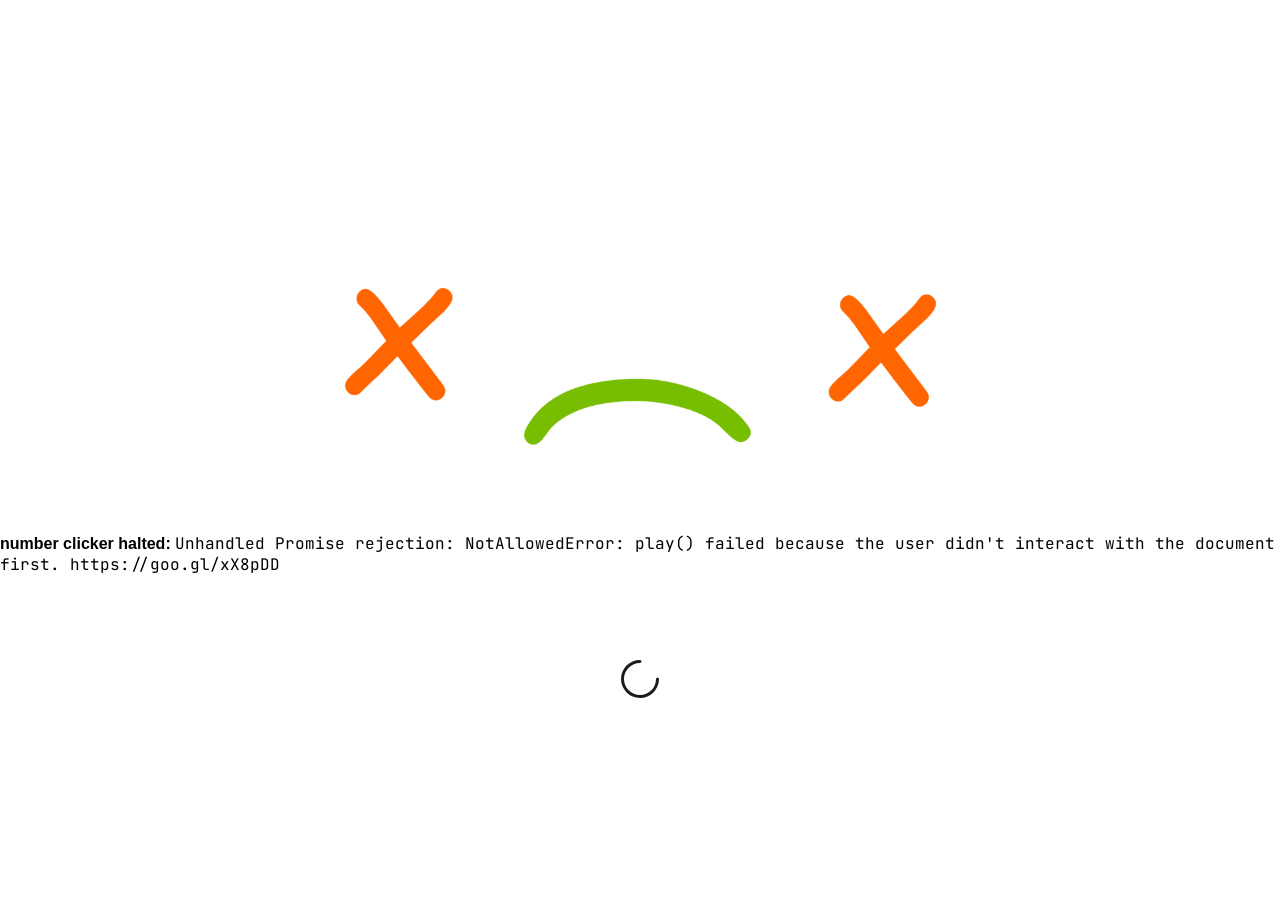
==== index.html @ 7712890c "better counterLines" ====
<!DOCTYPE html>
<html>
    <head>
        <meta name="viewport" content="width=device-width, initial-scale=1.0" user-scalable="no">
        <title>num.clicker</title>
        <link rel="icon" type="image/x-icon" href="images/main/favicon.png">
        <link rel="stylesheet" href="global.css">
        <script src="src/bootstrap.js"></script>
        <script src="src/data.js" defer></script>
        <script src="src/live.js" defer></script>
        <script src="src/player.js" defer></script>
        <script src="src/main.js" defer></script>
    </head>

    <!-- sfx -->
    <audio id="sfx_clickSound" src="audio/sfx/click.wav"></audio>
    <audio id="sfx_storeBellSound" src="audio/sfx/store-bell.mp3"></audio>
    <audio id="sfx_badAlertSound" src="audio/sfx/badalert.wav"></audio>
    <audio id="sfx_mujajaLaugh" src="audio/sfx/mujaja.mp3"></audio>
    <audio id="sfx_gunCock" src="audio/sfx/gun-cock.mp3"></audio>
    <audio id="sfx_clangSound" src="audio/sfx/clang.mp3"></audio>
    <audio id="sfx_diceThrow" src="audio/sfx/dice.mp3"></audio>
    <audio id="sfx_achSound" src="audio/sfx/ach.wav"></audio>
    <audio id="sfx_ohSnap" src="audio/sfx/ohsnap.wav"></audio>
    <audio id="sfx_knockou" src="audio/sfx/knockou.wav"></audio>
    <audio id="sfx_freepBeep" src="audio/sfx/freepbeep.wav"></audio>
    <audio id="sfx_sewing" src="audio/sfx/sewing.wav"></audio>
    <audio id="sfx_velcro" src="audio/sfx/velcro.wav"></audio>
    <audio id="sfx_boom" src="audio/sfx/boom.ogg"></audio>
    <audio id="sfx_whatHaveYouDone" src="audio/sfx/whathaveyoudone.wav"></audio>
    <audio id="sfx_keyboardy" src="audio/sfx/keyboardy.ogg"></audio>
    <audio id="sfx_feelingFunny" src="audio/sfx/feelingFunny.wav"></audio>
    <audio id="sfx_magick" src="audio/sfx/magick.mp3"></audio>
    <audio id="sfx_powenup" src="audio/sfx/powenup.wav"></audio>
    <audio id="sfx_syringe" src="audio/sfx/syringe.wav"></audio>
    <audio id="sfx_infoDing" src="audio/sfx/infoDing.wav"></audio>
    <audio id="sfx_menuSwitchy" src="audio/sfx/menuSwitchy.wav"></audio>
    <audio id="sfx_confirmyLialog" src="audio/sfx/confirmyLialog.wav"></audio>
    <audio id="sfx_svribble" src="audio/sfx/svribble.wav"></audio>
    <audio id="sfx_trash" src="audio/sfx/trash.wav"></audio>
    <audio id="sfx_compac" src="audio/sfx/compac.wav"></audio>
    <audio id="sfx_pillSpill" src="audio/sfx/pillSpill.wav"></audio>

    <body>
        <div class="pageGrid">

            <div class="menu" id="main_menu"></div>

            <div class="counterHolder">
                <div class="counterLines">
                    <div>
                        <!-- <a href="https://xleepree.pages.dev/projects">made by xleepree</a> //
                        <a href="https://github.com/Xleepree/number-clicker">repository</a><br> -->
                        <p><b>number clicker </b><span id="main_counterLinesVersion"></span></p>
                    </div>
                    <div>
                        <p><b>save slot </b><span id="main_saveSlotDisplay">0</span></p>
                    </div>
                </div>

                <div class="pointCounter" onclick="increasePoints()">
                    <div id="main_pointCounterGradient"></div>
                    <h1 id="main_points">0</h1>
                </div>

                <div class="counterLines">
                    <div>
                        <p><b>CPS</b> <span id="stat_cpsMeter">0</span></p>
                    </div>
                    <div>
                        <p><b>click power</b> <span id="stat_clickPowerDisplay">1 point</span></p>
                    </div>
                </div>
            </div>

            <div class="store">
                <h1>upgrades store</h1>

                <div class="upgradeDiv" id="stritem_steroids" onclick="injectSteroids()">
                    <img class="upgradeImg" src="images/upgrades/steroids.png">
                    <h2>steroids</h2>
                    <p>feel the burn<br>
                    it hurts</p>
                    <p>+1 click power</p>
                    <p><small id="stritem_steroidsPrice">100 points</small></p>
                </div>

                <div class="upgradeDiv" id="stritem_fentanyl" onclick="uhOhFent()">
                    <img class="upgradeImg" src="images/upgrades/fentanyl.png">
                    <h2>fentanyl</h2>
                    <p>oh my god no<br>
                    why</p>
                    <p>x2 click power</p>
                    <p><small id="stritem_fentanylPrice">500 points</small></p>
                </div>

                <div class="upgradeDiv" id="stritem_helperman" onclick="helperman()">
                    <img class="upgradeImg" src="images/upgrades/helperman.png" id="stritem_helpermanImg">
                    <h2>helper man</h2>
                    <p>helper man helps you with the clickies<br>
                    it's voluntary, i think<br>
                    <br>
                    gives you 15 points per second</p>
                    <p><small>500 points</small></p>
                </div>

                <div class="upgradeDiv" id="stritem_sunglasses" onclick="sunglasses()">
                    <img class="upgradeImg" src="images/upgrades/sunglasses.png">
                    <h2>sunglasses</h2>
                    <p>these sunglasses give you so much aura they give you points<br>
                    sick shades bro<br>
                    <br>
                    gives you 37 points per second <small>hehehehehehe 37</small></p>
                    <p><small>1,350 points</small></p>
                </div>

                <div class="upgradeDiv" id="stritem_sweatshopWorker" onclick="sweatshopWorker()">
                    <img class="upgradeImg" src="images/upgrades/sweatshopworker.png">
                    <h2>sweatshop worker</h2>
                    <p>straight from the shein sweatshop ready to work<br>
                    <br>
                    gives you 99 points per second</p>
                    <p><small>2,500 points</small></p>
                </div>

                <div class="upgradeDiv" id="stritem_fedora" onclick="purchaseFedora()">
                    <img class="upgradeImg" src="images/upgrades/hat.png">
                    <h2>magical fedora</h2>
                    <p>this magical hat will bring points to you!<br>
                    <br>
                    gives you 135 points per second</p>
                    <p><small>5,000 points</small></p>
                </div>

                <div class="upgradeDiv" id="stritem_warjammer" onclick="warjammer()">
                    <img class="upgradeImg" src="images/upgrades/warjammer.png">
                    <h2>warjammer</h2>
                    <p>jammer of war<br>
                    ignore the strawberry ...jam <small>HAH</small><br>
                    <br>
                    gives you 245 points per second</p>
                    <p><small>15,000 points</small></p>
                </div>

                <div class="upgradeDiv" id="stritem_vrooman" onclick="vroomingMan()">
                    <img class="upgradeImg" src="images/upgrades/vrooman.png">
                    <h2>vrooman</h2>
                    <p>My name is vrooman<br>
                    I vroom<br>
                    <br>
                    gives you 440 points per second</p>
                    <p><small>60,000 points</small></p>
                </div>

                <div class="upgradeDiv" id="stritem_dealer" onclick="dealer()">
                    <img class="upgradeImg" src="images/upgrades/dealer.png">
                    <h2>the dealer</h2>
                    <p>he's got points, just come closer<br>
                    <br>
                    gives you 870 points per second</p>
                    <p><small>300,000 points</small></p>
                </div>

                <div class="upgradeDiv" id="stritem_elmaspet" onclick="elmaspet()">
                    <img class="upgradeImg" src="images/upgrades/elmaspet.png">
                    <h2>elmaspet</h2>
                    <p>"my esophagus is not placed correctly"<br>
                    fast fingers fable, miller miner minor, big bandit bob<br>
                    the whole gang<br>
                    <br>
                    gives you 1969 points per second</p>
                    <p><small>1,000,000 points</small></p>
                </div>

                <div class="upgradeDiv" id="stritem_taxevaiden" onclick="tacksEVadion()">
                    <img class="upgradeImg" src="images/upgrades/taxevaiden.png">
                    <h2>Tax E. Vaiden</h2>
                    <p><span style="font-family: 'JetBrains Mono', monospace">
                        for (let i = 0; i < 200000; i++) {<br>
                            increasePoints();<br>
                        }
                    </span><br>
                    <br>
                    gives you 2936 points per second</p>
                    <p><small>2,000,000 points</small></p>
                </div>

                <div class="upgradeDiv" id="stritem_masterClicker" onclick="initiateMasterClicker()">
                    <img class="upgradeImg" src="images/upgrades/masterclicker.png">
                    <h2>master clicker</h2>
                    <p>a very good autoclicker that will bring you several thousand points<br>
                    <br>
                    gives you 10,001 points per second</p>
                    <p><small>10,000,000 points</small></p>
                </div>

                <div class="upgradeDiv" id="stritem_timmy" onclick="timmy()">
                    <img class="upgradeImg" src="images/upgrades/timmy.png">
                    <h2>timmy</h2>
                    <p>get millions of points with your best friend, Timmy the Eldritch Being!<br>
                    Slaughter.<br>
                    <br>
                    gives you 600,000 points per second</p>
                    <p><small>600,000,000 points</small></p>
                </div>

                <div class="upgradeDiv" id="stritem_cursorCrack" onclick="mmmCrack()">
                    <img class="upgradeImg" src="images/upgrades/cursorCrack.png">
                    <h2>cursor crack</h2>
                    <p>mmm GAAHAHAHAHAAH I neeD it.<br>
                    <br>
                    multiplies your click power by a random integer for 5 seconds</p>
                    <p><small id="stritem_cursorCrackPrice">50 points</small></p>
                </div>

                <div class="upgradeDiv" id="stritem_gambling" onclick="beIrresponsible()">
                    <img class="upgradeImg" src="images/upgrades/gambling.png">
                    <h2>gambling</h2>
                    <p>when in doubt, gamble! Absolutely nothing could go wrong.<br>
                    <small>Gamble responsibly.</small><br>
                    <br>
                    get up to quadruple the amount of points you have!</p>
                    <p><small id="stritem_gamblingPrice">150 points</small></p>
                </div>

                <div class="upgradeDiv" id="stritem_extremeGambling" onclick="beMoreIrresponsible()">
                    <img class="upgradeImg" src="images/upgrades/extremeGambling.png">
                    <h2>extreme gambling</h2>
                    <p>it's high stakes in this casino. are you going to make that deal?<br>
                    <small>Do it, you chicken</small><br>
                    <br>
                    get up to 20x the amount of points you have! <b>Or lose it all.</b></p>
                    <p><small id="stritem_extremeGamblingPrice">250 points</small></p>
                </div>
            </div>

        </div>
    </body>
</html>
---- global.css ----
@import url('https://fonts.googleapis.com/css2?family=JetBrains+Mono:ital,wght@0,100..800;1,100..800&display=swap');
* {
    font-family: Arial, Helvetica, sans-serif;
}

/* theme */
:root {
    --bg-color: white;
    --bg-color-opposite: black;
    --bg-color-accent: rgb(194, 194, 194);
    --border-color: black;
    --border-color-opposite: rgb(255, 255, 255);
    --container-hover: antiquewhite;
    --upgrade-active: lightgray;
}

.darkTheme {
    --bg-color: black;
    --bg-color-opposite: white;
    --bg-color-accent: rgb(48, 48, 48);
    --border-color: white;
    --border-color-opposite: black;
    --container-hover: rgb(41, 38, 35);
    --upgrade-active: rgb(34, 34, 34);
}

/* point counter */
.counterHolder {
    display: grid;
    gap: var(--border-color) 2px;
    grid-template-rows: 10vh 80vh 10vh;
}

.counterLines {
    border: solid var(--border-color) 2px;
    display: grid;
    grid-template-columns: 1fr 1fr;
    overflow-y: hidden;
    background-color: var(--bg-color);
}

.counterLines > div {
    color: var(--border-color);
    display: flex;
    align-items: center;
    justify-content: center;
    border: solid rgb(126, 126, 126) 2px;
}

.pointCounter {
    position: relative;
    display: flex;
    justify-content: center;
    align-items: center;
    user-select: none;
    -ms-user-select: none;
    -webkit-user-select: none;
    border: solid var(--border-color) 2px;
    font-size: 3vw;
    transition: border 1s;
    overflow: hidden;
}

#main_pointCounterGradient {
    position: absolute;
    width: 100vw;
    height: 100vw;
    background: conic-gradient(#fff227, #fff8e7, #84adff, #3e7fff, rgb(255, 104, 3), orange, #fff227);
    animation: backgroundSpin 8s linear infinite;
    z-index: -10;
}

#main_points {
    text-shadow:
        -4px -4px 0 #fff,
        4px -4px 0 #fff,
        -4px  4px 0 #fff,
        4px  4px 0 #fff;
}

.pointCounter:hover {
    border: var(--border-color-opposite) 20px solid;
}

.pointCounter:active {
    border: var(--border-color) 20px solid;
}

/* div/containers */
/* page */
.pageGrid {
    position: fixed;
    left: 0;
    top: 0;
    margin: 0 auto;
    display: grid;
    gap: 2px var(--border-color);
    grid-template-columns: 1fr 1fr 1fr;
    height: 100%;
    width: 100%;
}
.menu {
    text-align: center;
    background-color:  var(--bg-color);
    overflow: scroll;
    border: solid var(--border-color) 2px;
    padding: 1em;
    color: var(--border-color);
}
.store {
    text-align: center;
    background-color:  var(--bg-color);
    overflow: scroll;
    border: solid var(--border-color) 2px;
    padding: 1em;
    color: var(--border-color);
}
.upgradeDiv {
    margin: 0 auto 1em auto;
    padding: 0.5em;
    width: 96%;
    border: 2px var(--border-color) solid;
    transition: background-color 0.4s;
    text-align: left;
    overflow: hidden;
    color: var(--border-color);
    background-color: var(--bg-color);
    box-shadow: 6px 6px 5px var(--bg-color-opposite);
}
.upgradeDiv:active {
    background-color: var(--upgrade-active);
}
.upgradeDiv:hover {
    background-color: var(--container-hover);
}
.achievementImg {
    height: 35%;
    width: 35%;
    position: absolute;
    top: 1em;
    right: 1em;
}
/* scrbox */
#scrbox_alertBox {
    height: 17vh;
    width: 17vw;
    background-color: var(--bg-color-opposite);
    border: 2px var(--border-color-opposite) solid;
    box-shadow: 6px 6px 5px var(--bg-color);
    text-align: left;
    animation: fadeInBody 0.2s;
    color: var(--border-color-opposite);
    opacity: 0;
    position: fixed;
    top: 3em;
    right: 3em;
    display: none;
    padding: 1em;
}
#scrbox_confirmBox {
    height: 19vh;
    width: 19vw;
    background-color: var(--bg-color-opposite);
    border: 2px var(--border-color-opposite) solid;
    box-shadow: 6px 6px 5px var(--bg-color);
    text-align: left;
    animation: fadeInBody 0.2s;
    color: var(--border-color-opposite);
    opacity: 0;
    position: fixed;
    top: 50%;
    left: 50%;
    transform: translate(-50%, -50%);
    display: none;
    padding: 1em;
}
#scrbox_infoBox {
    height: 70vh;
    width: 70vw;
    background-color: var(--bg-color-opposite);
    border: 2px var(--border-color-opposite) solid;
    box-shadow: 6px 6px 5px var(--bg-color);
    text-align: left;
    animation: fadeInBody 0.2s;
    color: var(--border-color-opposite);
    opacity: 0;
    position: fixed;
    top: 50%;
    left: 50%;
    transform: translate(-50%, -50%);
    display: none;
    padding: 1em;
}
#scrbox_achBox {
    height: 27vh;
    width: 27vw;
    background-color: var(--bg-color-opposite);
    border: 2px var(--border-color-opposite) solid;
    box-shadow: 6px 6px 5px var(--bg-color);
    text-align: left;
    animation: fadeInBody 0.4s;
    color: var(--border-color-opposite);
    opacity: 0;
    position: fixed;
    bottom: 3em;
    right: 3em;
    display: none;
    padding: 1em;
}
#scrbox_notifBox {
    height: 10vh;
    width: 30vw;
    background-color: var(--bg-color-opposite);
    border: 2px var(--border-color-opposite) solid;
    box-shadow: 6px 6px 5px var(--bg-color);
    text-align: center;
    animation: fadeInBody 0.4s;
    color: var(--border-color-opposite);
    opacity: 0;
    position: fixed;
    top: 0;
    left: 0;
    display: none;
    padding: 1em;
}
.alertBoxOK {
    position: absolute;
    right: 1em;
    bottom: 1em;
}
.confirmOptions {
    position: absolute;
    left: 0;
    bottom: 1em;
    width: 100%;
    text-align: center;
}

/* menu */
.menuPage {
    animation: fadeInBody ease-in-out 0.5s;
}
.menuPage > div:hover {
    border: 2px var(--border-color-opposite) dashed;
}
.menuPage > div {
    margin: 0 auto 1em auto;
    padding: 0.5em;
    width: 96%;
    border: 2px var(--border-color) dashed;
    text-align: left;
    overflow: hidden;
    color: var(--border-color);
    transition: border 0.4s;
}
.menuPageDivHeader {
    max-width: 100%;
    text-align: center;
    border: 2px var(--border-color) dotted;
    margin: 0 auto 7px auto;
    padding: 0.5em;
}
.saveslotsContainer {
    max-width: 100%;
    transition: background-color 0.4s;
    display: grid;
    grid-template-columns: 1fr 1fr;
    grid-template-rows: 1fr 1fr;
    gap: 7px;
}
.saveslotsContainer > div {
    border: 2px var(--border-color) solid;
    padding: 0.5em;
    color: var(--border-color);
    box-shadow: 1.5px 1.5px 1.25px var(--bg-color-opposite);
    background-color: var(--bg-color);
}

/* achievements tabley stuffs */
.achsContainer {
    max-width: 100%;
    transition: background-color 0.4s;
    display: grid;
    grid-template-columns: 1fr;
    grid-template-rows: 1fr;
    gap: 7px;
}
.achsContainer > div {
    border: 2px var(--border-color) solid;
    padding: 0.5em;
    color: var(--border-color);
    box-shadow: 1.5px 1.5px 1.25px var(--bg-color-opposite);
    background-color: var(--bg-color);
}

/* splash screen */
#main_splashScreen {
    position: fixed;
    top: 0;
    left: 0;
    width: 100vw;
    height: 100vh;
    background: black;
    transition: opacity 0.5s ease-in-out;
    z-index: 9999;
    display: flex;
    opacity: 1;
    align-items: center;
    justify-content: center;
    flex-direction: column;
}
#main_splashScreen.invisible {
    opacity: 0;
}
#main_splashScreenLogo {
    width: 20em;
}
#main_splashScreenLoading {
    width: 3em;
    animation: backgroundSpin 1s linear infinite;
}

/* links, buttons, inputs, etc. */
a:link {
    color: rgb(68, 171, 255);
    text-decoration: none;
    transition: font-size 0.2s;
}
a:visited {
    color: rgb(68, 171, 255);
    text-decoration: none;
}
a:hover {
    color: rgb(0, 119, 255);
    font-weight: bold;
    text-decoration: underline;
    font-size: 110%;
}
a:active {
    color: rgb(0, 119, 255);
    font-weight: bold;
    text-decoration: none;
}
button {
    margin: 2px;
    border-radius: 15px;
    color: var(--border-color);
    transition: color 0.5s, border 0.5s, background-color 0.5s;
    border: var(--border-color) solid 2px;
    background-color: var(--bg-color);
}
button:hover {
    color: var(--border-color-opposite);
    border: var(--border-color-opposite) solid 2px;
    border-radius: 15px;
    background-color: var(--bg-color-opposite);
}
input[type=range] {
    border-radius: 15px;
    background-color: var(--bg-color);
    outline: var(--border-color) solid 2px;
    -webkit-appearance: none;
    appearance: none;
}
input[type=range]::-webkit-slider-thumb {
    width: 18px;
    height: 18px;
    border-radius: 15px;
    background: var(--border-color);
    outline: var(--border-color) solid 2px;
    cursor: pointer;
    transition: background 0.3s;
    -webkit-appearance: none;
    appearance: none;
}
input[type=range]::-webkit-slider-thumb:hover {
    background: var(--bg-color);
}

/* menu options */
.menuButtons > button {
    width: 7.5em;
    color: var(--border-color-opposite);
    border: var(--border-color-opposite) solid 2px;
    background-color: var(--border-color);
}
.menuButtons > button:hover {
    color: var(--border-color);
    background-color: var(--bg-color);
    border: var(--border-color) solid 2px;
}

/* img */
.indicatorImg {
    width: 10vw;
    margin-top: -1em;
}

.pageIndicatorImg {
    width: 30%;
}

.logoImg {
    width: 80%;
}

.upgradeImg {
    width: 10vw;
    float: right;
    position: relative;
    left: 3em;
}

.framedImg {
    border: var(--border-color) solid 2px;
    width: 96%;
    margin: 0 auto 1em auto;
    box-shadow: 6px 6px 5px var(--bg-color-opposite);
}

/* scrollbar */
::-webkit-scrollbar {
    height: 8px;
}

::-webkit-scrollbar-track {
    background-color: var(--bg-color);
}

::-webkit-scrollbar-thumb {
    background-image: linear-gradient(var(--bg-color-opposite), grey);
    box-shadow: 6px 6px 5px var(--bg-color-opposite);
}

/* anim */
@keyframes fadeInBody {
    from { opacity: 0; }
    to { opacity: 1; }
}

@keyframes fadeOutBody {
    from { opacity: 1; }
    to { opacity: 0; }
}

@keyframes pop {
    0%   { transform: scale(1); }
    50%  { transform: scale(1.25); }
    100% { transform: scale(1); }
}

.pop {
    animation: pop 0.2s;
}

@keyframes fadeInOut {
    0%   { opacity: 1; }
    40%  { opacity: 0; }
    60%  { opacity: 0; }
    100% { opacity: 1; }
}

.fadeInOut {
    animation: fadeInOut 0.5s;
}

@keyframes backgroundSpin { /* for point counter gradient */
    from {
        transform: rotate(0deg);
    }
    to {
        transform: rotate(360deg);
    }
}

/* other */
.body {
    animation: fadeInBody ease-in-out 0.5s;
    transition: filter 0.5s ease-in-out;
}
#main_cursorCrackEffectsOverlay {
    position: fixed;
    top: 0;
    left: 0;
    width: 100vw;
    height: 100vh;
    background: white;
    pointer-events: none;
    mix-blend-mode: difference;
    opacity: 0;
    transition: opacity 0.5s ease-in-out;
    z-index: 9999;
}
#menu_homeVersion {
    margin-bottom: 0.1em;
}
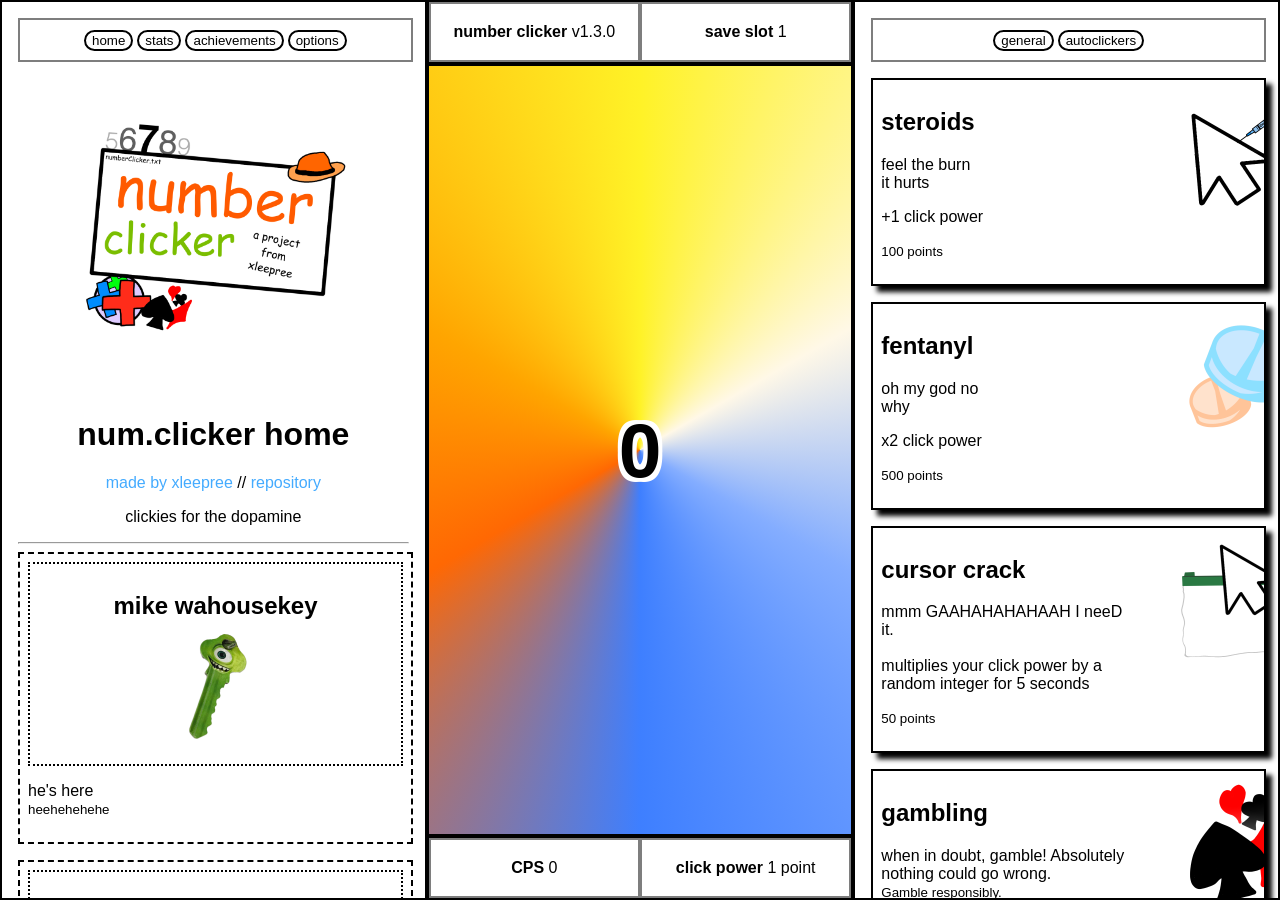
==== commit 7d6e68e9: "i'm jasck basck" ====
--- a/index.html
+++ b/index.html
@@ -5,52 +5,26 @@
         <title>num.clicker</title>
         <link rel="icon" type="image/x-icon" href="images/main/favicon.png">
         <link rel="stylesheet" href="global.css">
-        <script src="src/bootstrap.js"></script>
+
+        <script src="src/core.js"></script>
         <script src="src/data.js" defer></script>
-        <script src="src/live.js" defer></script>
         <script src="src/player.js" defer></script>
-        <script src="src/main.js" defer></script>
+        <script src="src/points.js" defer></script>
+        <script src="src/multimedia.js" defer></script>
+        <script src="src/ui.js" defer></script>
+        <script src="src/upgrades.js" defer></script>
+        <script src="src/ach.js" defer></script>
+        <script src="src/bootstrap.js" defer></script>
     </head>
-
-    <!-- sfx -->
-    <audio id="sfx_clickSound" src="audio/sfx/click.wav"></audio>
-    <audio id="sfx_storeBellSound" src="audio/sfx/store-bell.mp3"></audio>
-    <audio id="sfx_badAlertSound" src="audio/sfx/badalert.wav"></audio>
-    <audio id="sfx_mujajaLaugh" src="audio/sfx/mujaja.mp3"></audio>
-    <audio id="sfx_gunCock" src="audio/sfx/gun-cock.mp3"></audio>
-    <audio id="sfx_clangSound" src="audio/sfx/clang.mp3"></audio>
-    <audio id="sfx_diceThrow" src="audio/sfx/dice.mp3"></audio>
-    <audio id="sfx_achSound" src="audio/sfx/ach.wav"></audio>
-    <audio id="sfx_ohSnap" src="audio/sfx/ohsnap.wav"></audio>
-    <audio id="sfx_knockou" src="audio/sfx/knockou.wav"></audio>
-    <audio id="sfx_freepBeep" src="audio/sfx/freepbeep.wav"></audio>
-    <audio id="sfx_sewing" src="audio/sfx/sewing.wav"></audio>
-    <audio id="sfx_velcro" src="audio/sfx/velcro.wav"></audio>
-    <audio id="sfx_boom" src="audio/sfx/boom.ogg"></audio>
-    <audio id="sfx_whatHaveYouDone" src="audio/sfx/whathaveyoudone.wav"></audio>
-    <audio id="sfx_keyboardy" src="audio/sfx/keyboardy.ogg"></audio>
-    <audio id="sfx_feelingFunny" src="audio/sfx/feelingFunny.wav"></audio>
-    <audio id="sfx_magick" src="audio/sfx/magick.mp3"></audio>
-    <audio id="sfx_powenup" src="audio/sfx/powenup.wav"></audio>
-    <audio id="sfx_syringe" src="audio/sfx/syringe.wav"></audio>
-    <audio id="sfx_infoDing" src="audio/sfx/infoDing.wav"></audio>
-    <audio id="sfx_menuSwitchy" src="audio/sfx/menuSwitchy.wav"></audio>
-    <audio id="sfx_confirmyLialog" src="audio/sfx/confirmyLialog.wav"></audio>
-    <audio id="sfx_svribble" src="audio/sfx/svribble.wav"></audio>
-    <audio id="sfx_trash" src="audio/sfx/trash.wav"></audio>
-    <audio id="sfx_compac" src="audio/sfx/compac.wav"></audio>
-    <audio id="sfx_pillSpill" src="audio/sfx/pillSpill.wav"></audio>
 
     <body>
         <div class="pageGrid">
 
-            <div class="menu" id="main_menu"></div>
+            <div id="main_menu"></div>
 
             <div class="counterHolder">
                 <div class="counterLines">
                     <div>
-                        <!-- <a href="https://xleepree.pages.dev/projects">made by xleepree</a> //
-                        <a href="https://github.com/Xleepree/number-clicker">repository</a><br> -->
                         <p><b>number clicker </b><span id="main_counterLinesVersion"></span></p>
                     </div>
                     <div>
@@ -58,7 +32,7 @@
                     </div>
                 </div>
 
-                <div class="pointCounter" onclick="increasePoints()">
+                <div class="pointCounter" onclick="NC.Points.increasePoints()">
                     <div id="main_pointCounterGradient"></div>
                     <h1 id="main_points">0</h1>
                 </div>
@@ -73,167 +47,9 @@
                 </div>
             </div>
 
-            <div class="store">
-                <h1>upgrades store</h1>
-
-                <div class="upgradeDiv" id="stritem_steroids" onclick="injectSteroids()">
-                    <img class="upgradeImg" src="images/upgrades/steroids.png">
-                    <h2>steroids</h2>
-                    <p>feel the burn<br>
-                    it hurts</p>
-                    <p>+1 click power</p>
-                    <p><small id="stritem_steroidsPrice">100 points</small></p>
-                </div>
-
-                <div class="upgradeDiv" id="stritem_fentanyl" onclick="uhOhFent()">
-                    <img class="upgradeImg" src="images/upgrades/fentanyl.png">
-                    <h2>fentanyl</h2>
-                    <p>oh my god no<br>
-                    why</p>
-                    <p>x2 click power</p>
-                    <p><small id="stritem_fentanylPrice">500 points</small></p>
-                </div>
-
-                <div class="upgradeDiv" id="stritem_helperman" onclick="helperman()">
-                    <img class="upgradeImg" src="images/upgrades/helperman.png" id="stritem_helpermanImg">
-                    <h2>helper man</h2>
-                    <p>helper man helps you with the clickies<br>
-                    it's voluntary, i think<br>
-                    <br>
-                    gives you 15 points per second</p>
-                    <p><small>500 points</small></p>
-                </div>
-
-                <div class="upgradeDiv" id="stritem_sunglasses" onclick="sunglasses()">
-                    <img class="upgradeImg" src="images/upgrades/sunglasses.png">
-                    <h2>sunglasses</h2>
-                    <p>these sunglasses give you so much aura they give you points<br>
-                    sick shades bro<br>
-                    <br>
-                    gives you 37 points per second <small>hehehehehehe 37</small></p>
-                    <p><small>1,350 points</small></p>
-                </div>
-
-                <div class="upgradeDiv" id="stritem_sweatshopWorker" onclick="sweatshopWorker()">
-                    <img class="upgradeImg" src="images/upgrades/sweatshopworker.png">
-                    <h2>sweatshop worker</h2>
-                    <p>straight from the shein sweatshop ready to work<br>
-                    <br>
-                    gives you 99 points per second</p>
-                    <p><small>2,500 points</small></p>
-                </div>
-
-                <div class="upgradeDiv" id="stritem_fedora" onclick="purchaseFedora()">
-                    <img class="upgradeImg" src="images/upgrades/hat.png">
-                    <h2>magical fedora</h2>
-                    <p>this magical hat will bring points to you!<br>
-                    <br>
-                    gives you 135 points per second</p>
-                    <p><small>5,000 points</small></p>
-                </div>
-
-                <div class="upgradeDiv" id="stritem_warjammer" onclick="warjammer()">
-                    <img class="upgradeImg" src="images/upgrades/warjammer.png">
-                    <h2>warjammer</h2>
-                    <p>jammer of war<br>
-                    ignore the strawberry ...jam <small>HAH</small><br>
-                    <br>
-                    gives you 245 points per second</p>
-                    <p><small>15,000 points</small></p>
-                </div>
-
-                <div class="upgradeDiv" id="stritem_vrooman" onclick="vroomingMan()">
-                    <img class="upgradeImg" src="images/upgrades/vrooman.png">
-                    <h2>vrooman</h2>
-                    <p>My name is vrooman<br>
-                    I vroom<br>
-                    <br>
-                    gives you 440 points per second</p>
-                    <p><small>60,000 points</small></p>
-                </div>
-
-                <div class="upgradeDiv" id="stritem_dealer" onclick="dealer()">
-                    <img class="upgradeImg" src="images/upgrades/dealer.png">
-                    <h2>the dealer</h2>
-                    <p>he's got points, just come closer<br>
-                    <br>
-                    gives you 870 points per second</p>
-                    <p><small>300,000 points</small></p>
-                </div>
-
-                <div class="upgradeDiv" id="stritem_elmaspet" onclick="elmaspet()">
-                    <img class="upgradeImg" src="images/upgrades/elmaspet.png">
-                    <h2>elmaspet</h2>
-                    <p>"my esophagus is not placed correctly"<br>
-                    fast fingers fable, miller miner minor, big bandit bob<br>
-                    the whole gang<br>
-                    <br>
-                    gives you 1969 points per second</p>
-                    <p><small>1,000,000 points</small></p>
-                </div>
-
-                <div class="upgradeDiv" id="stritem_taxevaiden" onclick="tacksEVadion()">
-                    <img class="upgradeImg" src="images/upgrades/taxevaiden.png">
-                    <h2>Tax E. Vaiden</h2>
-                    <p><span style="font-family: 'JetBrains Mono', monospace">
-                        for (let i = 0; i < 200000; i++) {<br>
-                            increasePoints();<br>
-                        }
-                    </span><br>
-                    <br>
-                    gives you 2936 points per second</p>
-                    <p><small>2,000,000 points</small></p>
-                </div>
-
-                <div class="upgradeDiv" id="stritem_masterClicker" onclick="initiateMasterClicker()">
-                    <img class="upgradeImg" src="images/upgrades/masterclicker.png">
-                    <h2>master clicker</h2>
-                    <p>a very good autoclicker that will bring you several thousand points<br>
-                    <br>
-                    gives you 10,001 points per second</p>
-                    <p><small>10,000,000 points</small></p>
-                </div>
-
-                <div class="upgradeDiv" id="stritem_timmy" onclick="timmy()">
-                    <img class="upgradeImg" src="images/upgrades/timmy.png">
-                    <h2>timmy</h2>
-                    <p>get millions of points with your best friend, Timmy the Eldritch Being!<br>
-                    Slaughter.<br>
-                    <br>
-                    gives you 600,000 points per second</p>
-                    <p><small>600,000,000 points</small></p>
-                </div>
-
-                <div class="upgradeDiv" id="stritem_cursorCrack" onclick="mmmCrack()">
-                    <img class="upgradeImg" src="images/upgrades/cursorCrack.png">
-                    <h2>cursor crack</h2>
-                    <p>mmm GAAHAHAHAHAAH I neeD it.<br>
-                    <br>
-                    multiplies your click power by a random integer for 5 seconds</p>
-                    <p><small id="stritem_cursorCrackPrice">50 points</small></p>
-                </div>
-
-                <div class="upgradeDiv" id="stritem_gambling" onclick="beIrresponsible()">
-                    <img class="upgradeImg" src="images/upgrades/gambling.png">
-                    <h2>gambling</h2>
-                    <p>when in doubt, gamble! Absolutely nothing could go wrong.<br>
-                    <small>Gamble responsibly.</small><br>
-                    <br>
-                    get up to quadruple the amount of points you have!</p>
-                    <p><small id="stritem_gamblingPrice">150 points</small></p>
-                </div>
-
-                <div class="upgradeDiv" id="stritem_extremeGambling" onclick="beMoreIrresponsible()">
-                    <img class="upgradeImg" src="images/upgrades/extremeGambling.png">
-                    <h2>extreme gambling</h2>
-                    <p>it's high stakes in this casino. are you going to make that deal?<br>
-                    <small>Do it, you chicken</small><br>
-                    <br>
-                    get up to 20x the amount of points you have! <b>Or lose it all.</b></p>
-                    <p><small id="stritem_extremeGamblingPrice">250 points</small></p>
-                </div>
-            </div>
+            <div id="main_store"></div>
 
         </div>
     </body>
 </html>
+
--- a/global.css
+++ b/global.css
@@ -1,4 +1,3 @@
-@import url('https://fonts.googleapis.com/css2?family=JetBrains+Mono:ital,wght@0,100..800;1,100..800&display=swap');
 * {
     font-family: Arial, Helvetica, sans-serif;
 }
@@ -7,7 +6,7 @@
 :root {
     --bg-color: white;
     --bg-color-opposite: black;
-    --bg-color-accent: rgb(194, 194, 194);
+    --border-color-accent: rgb(126, 126, 126);
     --border-color: black;
     --border-color-opposite: rgb(255, 255, 255);
     --container-hover: antiquewhite;
@@ -17,7 +16,7 @@
 .darkTheme {
     --bg-color: black;
     --bg-color-opposite: white;
-    --bg-color-accent: rgb(48, 48, 48);
+    --border-color-accent: rgb(126, 126, 126);
     --border-color: white;
     --border-color-opposite: black;
     --container-hover: rgb(41, 38, 35);
@@ -28,9 +27,8 @@
 .counterHolder {
     display: grid;
     gap: var(--border-color) 2px;
-    grid-template-rows: 10vh 80vh 10vh;
-}
-
+    grid-template-rows: 4em calc(100vh - 8em) 4em;
+}
 .counterLines {
     border: solid var(--border-color) 2px;
     display: grid;
@@ -38,15 +36,13 @@
     overflow-y: hidden;
     background-color: var(--bg-color);
 }
-
 .counterLines > div {
     color: var(--border-color);
     display: flex;
     align-items: center;
     justify-content: center;
-    border: solid rgb(126, 126, 126) 2px;
-}
-
+    border: solid var(--border-color-accent) 2px;
+}
 .pointCounter {
     position: relative;
     display: flex;
@@ -60,7 +56,6 @@
     transition: border 1s;
     overflow: hidden;
 }
-
 #main_pointCounterGradient {
     position: absolute;
     width: 100vw;
@@ -69,7 +64,6 @@
     animation: backgroundSpin 8s linear infinite;
     z-index: -10;
 }
-
 #main_points {
     text-shadow:
         -4px -4px 0 #fff,
@@ -77,16 +71,13 @@
         -4px  4px 0 #fff,
         4px  4px 0 #fff;
 }
-
 .pointCounter:hover {
     border: var(--border-color-opposite) 20px solid;
 }
-
 .pointCounter:active {
     border: var(--border-color) 20px solid;
 }
 
-/* div/containers */
 /* page */
 .pageGrid {
     position: fixed;
@@ -95,51 +86,24 @@
     margin: 0 auto;
     display: grid;
     gap: 2px var(--border-color);
-    grid-template-columns: 1fr 1fr 1fr;
+    grid-template-columns: 30em calc(100vw - 60em) 30em;
     height: 100%;
     width: 100%;
 }
-.menu {
-    text-align: center;
-    background-color:  var(--bg-color);
-    overflow: scroll;
-    border: solid var(--border-color) 2px;
-    padding: 1em;
-    color: var(--border-color);
-}
-.store {
-    text-align: center;
-    background-color:  var(--bg-color);
-    overflow: scroll;
-    border: solid var(--border-color) 2px;
-    padding: 1em;
-    color: var(--border-color);
-}
-.upgradeDiv {
-    margin: 0 auto 1em auto;
-    padding: 0.5em;
-    width: 96%;
-    border: 2px var(--border-color) solid;
-    transition: background-color 0.4s;
-    text-align: left;
-    overflow: hidden;
-    color: var(--border-color);
-    background-color: var(--bg-color);
-    box-shadow: 6px 6px 5px var(--bg-color-opposite);
-}
-.upgradeDiv:active {
-    background-color: var(--upgrade-active);
-}
-.upgradeDiv:hover {
-    background-color: var(--container-hover);
-}
-.achievementImg {
-    height: 35%;
-    width: 35%;
-    position: absolute;
-    top: 1em;
-    right: 1em;
-}
+@media (max-width: 1444px) { .pageGrid {
+    grid-template-columns: 1fr 1fr 1fr;
+} }
+.pageHeader {
+    width: 100%;
+    height: 2.5em;
+    display: flex;
+    align-items: center;
+    justify-content: center;
+    border: solid var(--border-color-accent) 2px;
+    background-color: var(--bg-color);
+    margin-bottom: 1em;
+}
+
 /* scrbox */
 #scrbox_alertBox {
     height: 17vh;
@@ -236,7 +200,52 @@
     text-align: center;
 }
 
+/* store */
+#main_store {
+    text-align: center;
+    background-color:  var(--bg-color);
+    overflow: scroll;
+    border: solid var(--border-color) 2px;
+    padding: 1em;
+    color: var(--border-color);
+}
+.storePage {
+    animation: fadeInBody ease-in-out 0.5s;
+}
+.storePage > div {
+    margin: 0 auto 1em auto;
+    padding: 0.5em;
+    width: 96%;
+    border: 2px var(--border-color) solid;
+    transition: background-color 0.4s;
+    text-align: left;
+    overflow: hidden;
+    color: var(--border-color);
+    background-color: var(--bg-color);
+    box-shadow: 6px 6px 5px var(--bg-color-opposite);
+}
+.storePage > div:active {
+    background-color: var(--upgrade-active);
+}
+.storePage > div:hover {
+    background-color: var(--container-hover);
+}
+.storePage > div > img {
+    width: 10vw;
+    float: right;
+    position: relative;
+    left: 3em;
+}
+
 /* menu */
+#main_menu {
+    text-align: center;
+    background-color:  var(--bg-color);
+    overflow: scroll;
+    border: solid var(--border-color) 2px;
+    padding: 1em;
+    color: var(--border-color);
+}
 .menuPage {
     animation: fadeInBody ease-in-out 0.5s;
 }
@@ -252,6 +261,12 @@
     overflow: hidden;
     color: var(--border-color);
     transition: border 0.4s;
+}
+.pageIndicatorImg {
+    width: 30%;
+}
+.logoImg {
+    width: 80%;
 }
 .menuPageDivHeader {
     max-width: 100%;
@@ -259,6 +274,10 @@
     border: 2px var(--border-color) dotted;
     margin: 0 auto 7px auto;
     padding: 0.5em;
+}
+.menuPageDivHeader > img {
+    width: 10vw;
+    margin-top: -1em;
 }
 .saveslotsContainer {
     max-width: 100%;
@@ -275,8 +294,6 @@
     box-shadow: 1.5px 1.5px 1.25px var(--bg-color-opposite);
     background-color: var(--bg-color);
 }
-
-/* achievements tabley stuffs */
 .achsContainer {
     max-width: 100%;
     transition: background-color 0.4s;
@@ -302,7 +319,7 @@
     height: 100vh;
     background: black;
     transition: opacity 0.5s ease-in-out;
-    z-index: 9999;
+    z-index: 9998;
     display: flex;
     opacity: 1;
     align-items: center;
@@ -359,10 +376,10 @@
     border-radius: 15px;
     background-color: var(--bg-color);
     outline: var(--border-color) solid 2px;
-    -webkit-appearance: none;
     appearance: none;
 }
 input[type=range]::-webkit-slider-thumb {
+    appearance: none;
     width: 18px;
     height: 18px;
     border-radius: 15px;
@@ -370,8 +387,6 @@
     outline: var(--border-color) solid 2px;
     cursor: pointer;
     transition: background 0.3s;
-    -webkit-appearance: none;
-    appearance: none;
 }
 input[type=range]::-webkit-slider-thumb:hover {
     background: var(--bg-color);
@@ -388,48 +403,6 @@
     color: var(--border-color);
     background-color: var(--bg-color);
     border: var(--border-color) solid 2px;
-}
-
-/* img */
-.indicatorImg {
-    width: 10vw;
-    margin-top: -1em;
-}
-
-.pageIndicatorImg {
-    width: 30%;
-}
-
-.logoImg {
-    width: 80%;
-}
-
-.upgradeImg {
-    width: 10vw;
-    float: right;
-    position: relative;
-    left: 3em;
-}
-
-.framedImg {
-    border: var(--border-color) solid 2px;
-    width: 96%;
-    margin: 0 auto 1em auto;
-    box-shadow: 6px 6px 5px var(--bg-color-opposite);
-}
-
-/* scrollbar */
-::-webkit-scrollbar {
-    height: 8px;
-}
-
-::-webkit-scrollbar-track {
-    background-color: var(--bg-color);
-}
-
-::-webkit-scrollbar-thumb {
-    background-image: linear-gradient(var(--bg-color-opposite), grey);
-    box-shadow: 6px 6px 5px var(--bg-color-opposite);
 }
 
 /* anim */
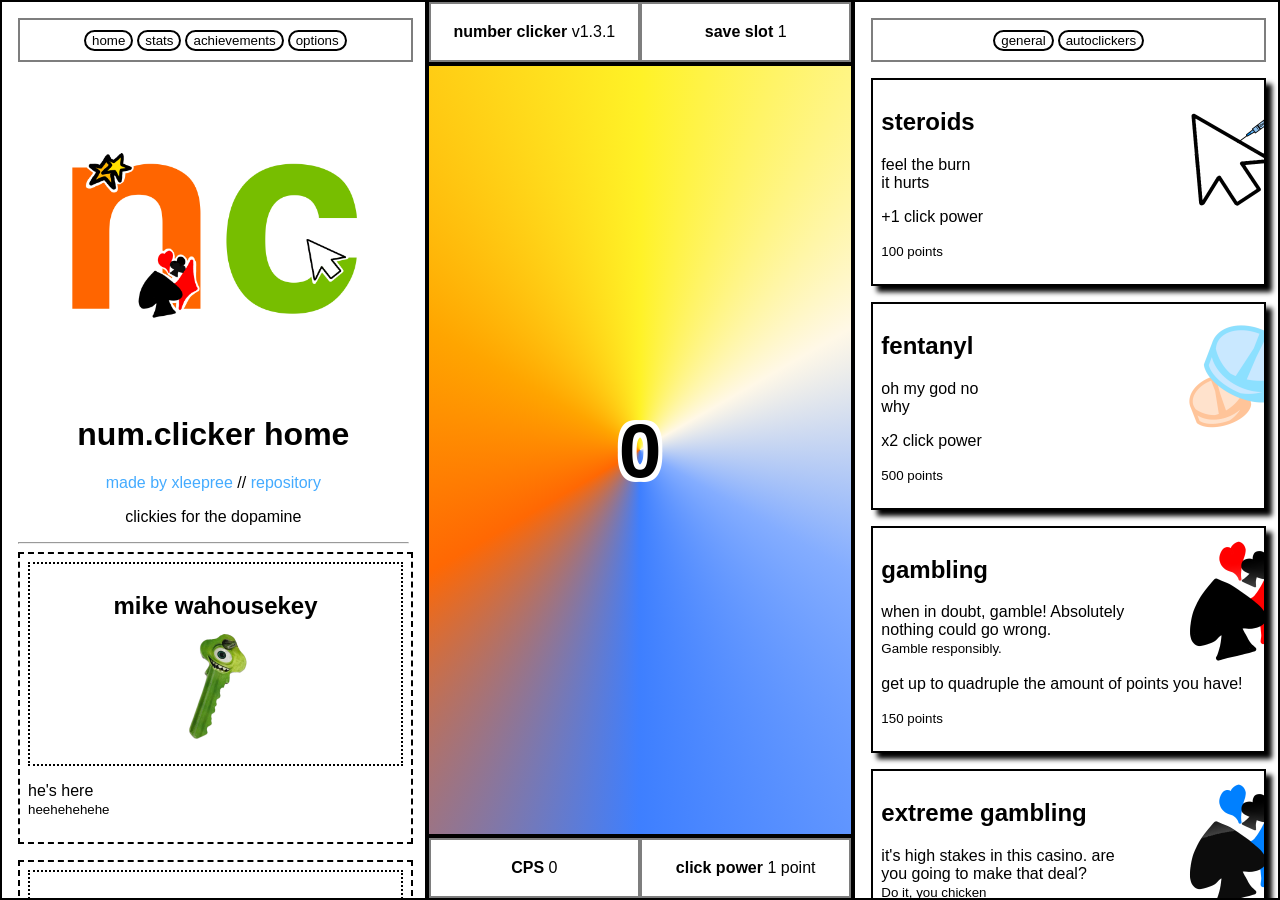
==== commit d3e0edb5: "new logo" ====
--- a/index.html
+++ b/index.html
@@ -3,7 +3,7 @@
     <head>
         <meta name="viewport" content="width=device-width, initial-scale=1.0" user-scalable="no">
         <title>num.clicker</title>
-        <link rel="icon" type="image/x-icon" href="images/main/favicon.png">
+        <link rel="icon" type="image/x-icon" href="images/numberClicker.png">
         <link rel="stylesheet" href="global.css">
 
         <script src="src/core.js"></script>
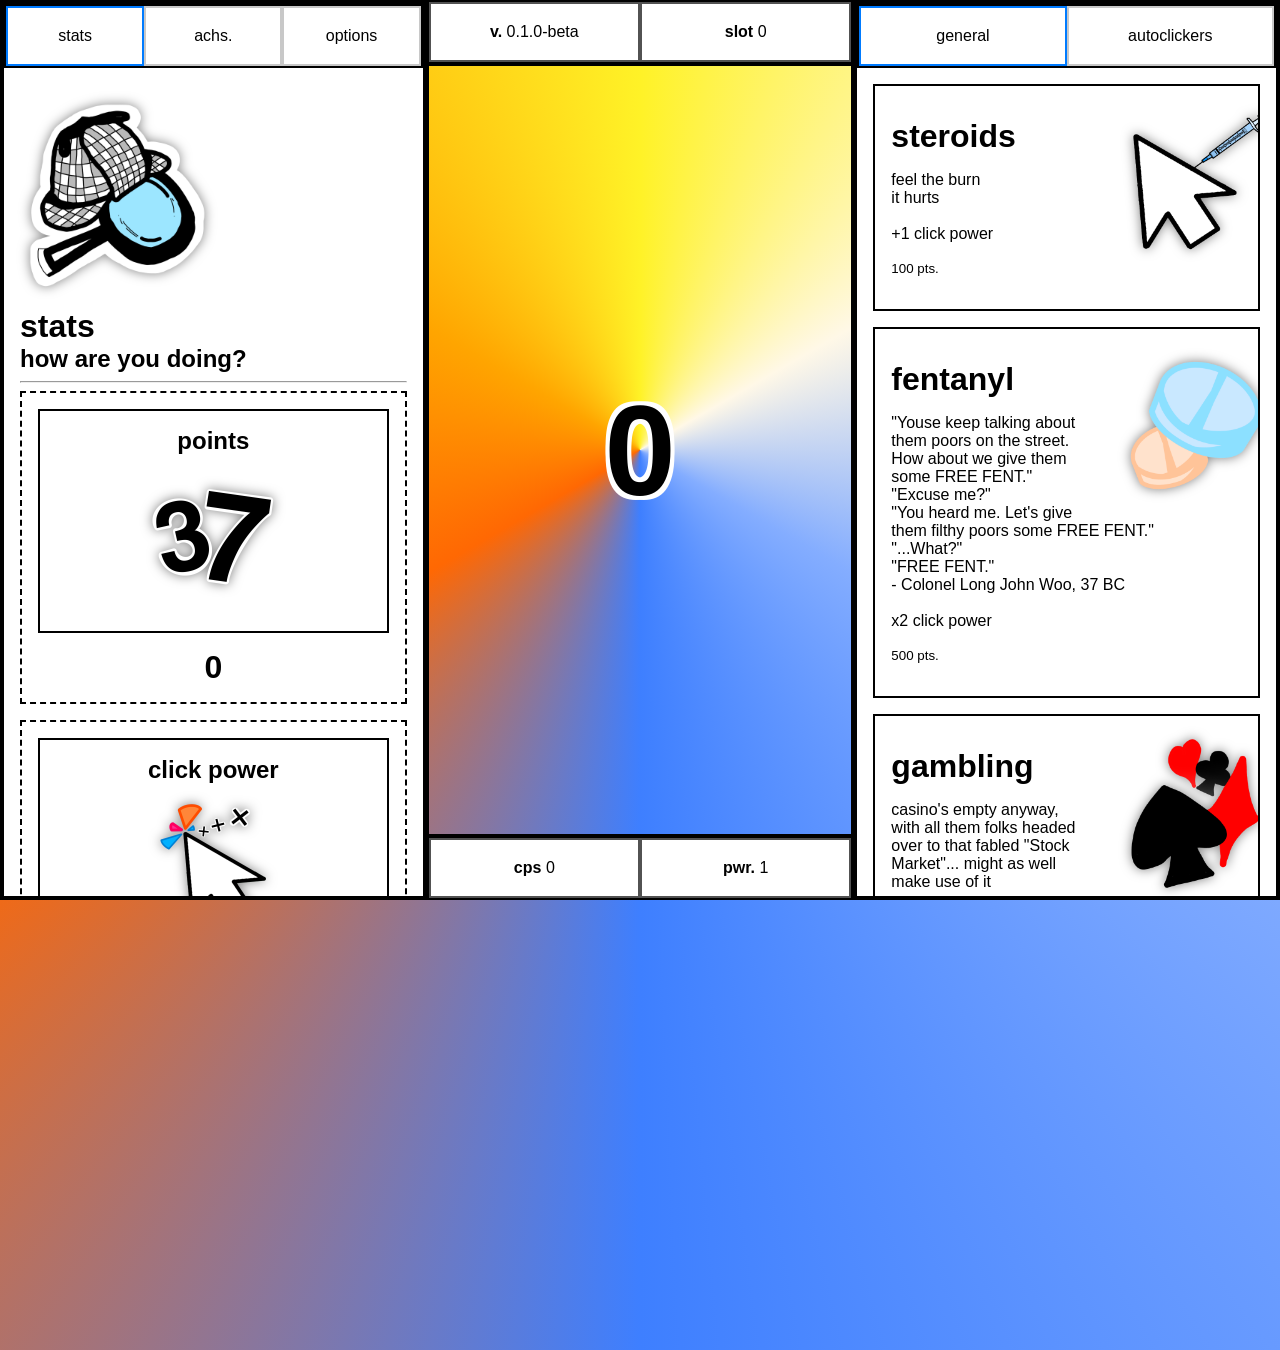
==== commit 2fd30471: "yass welcome" ====
--- a/index.html
+++ b/index.html
@@ -1,55 +1,76 @@
-<!DOCTYPE html>
-<html>
-    <head>
-        <meta name="viewport" content="width=device-width, initial-scale=1.0" user-scalable="no">
-        <title>num.clicker</title>
-        <link rel="icon" type="image/x-icon" href="images/numberClicker.png">
-        <link rel="stylesheet" href="global.css">
-
-        <script src="src/core.js"></script>
-        <script src="src/data.js" defer></script>
-        <script src="src/player.js" defer></script>
-        <script src="src/points.js" defer></script>
-        <script src="src/multimedia.js" defer></script>
-        <script src="src/ui.js" defer></script>
-        <script src="src/upgrades.js" defer></script>
-        <script src="src/ach.js" defer></script>
-        <script src="src/bootstrap.js" defer></script>
-    </head>
-
-    <body>
-        <div class="pageGrid">
-
-            <div id="main_menu"></div>
-
-            <div class="counterHolder">
-                <div class="counterLines">
-                    <div>
-                        <p><b>number clicker </b><span id="main_counterLinesVersion"></span></p>
-                    </div>
-                    <div>
-                        <p><b>save slot </b><span id="main_saveSlotDisplay">0</span></p>
-                    </div>
-                </div>
-
-                <div class="pointCounter" onclick="NC.Points.increasePoints()">
-                    <div id="main_pointCounterGradient"></div>
-                    <h1 id="main_points">0</h1>
-                </div>
-
-                <div class="counterLines">
-                    <div>
-                        <p><b>CPS</b> <span id="stat_cpsMeter">0</span></p>
-                    </div>
-                    <div>
-                        <p><b>click power</b> <span id="stat_clickPowerDisplay">1 point</span></p>
-                    </div>
-                </div>
-            </div>
-
-            <div id="main_store"></div>
-
-        </div>
-    </body>
-</html>
-
+<!DOCTYPE html>
+<html lang="en">
+    <head>
+        <meta name="viewport" content="width=device-width, initial-scale=1.0" user-scalable="no">
+        <title>nc beta</title>
+        <link rel="icon" type="image/x-icon" href="images/numberClicker.png">
+
+        <meta property="og:title" content="number clicker">
+        <meta property="og:description" content="clickies for the dopamine">
+        <meta property="og:type" content="website">
+        <meta property="og:image" content="images/numberClicker.png">
+        <meta property="og:url" content="numberclicker.pages.dev">
+
+        <link rel="stylesheet" href="css/global.css">
+        <link rel="stylesheet" href="css/page.css">
+        <link rel="stylesheet" href="css/menus.css">
+        <link rel="stylesheet" href="css/screenbox.css">
+
+        <script src="src/core.js"></script>
+        <script src="src/events.js"></script>
+        <script src="src/logs.js"></script>
+        <script src="src/intervals.js"></script>
+        <script src="src/html.js"></script>
+        <script src="src/appmodel.js"></script>
+        <script src="src/gamemodel.js"></script>
+        <script src="src/handlers.js"></script>
+        <script src="src/renderregistry.js"></script>
+        <script src="src/render.js"></script>
+        <script src="src/storage.js"></script>
+        <script src="src/audio.js"></script>
+        <script src="src/points.js"></script>
+        <script src="src/store.js"></script>
+        <script src="src/achs.js"></script>
+        <script src="src/bootstrap.js"></script>
+    </head>
+
+    <body>
+        <div id="page_gameMenu">
+            <div class="menu-navigation">
+                <button id="button_gameMenuNavigationStats" onclick="NC.Handlers.gameMenu('stats')"><p>stats</p></button>
+                <button id="button_gameMenuNavigationAchs" onclick="NC.Handlers.gameMenu('achievements')"><p>achs.</p></button>
+                <button id="button_gameMenuNavigationOptions" onclick="NC.Handlers.gameMenu('options')"><p>options</p></button>
+            </div>
+            <div id="page_gameMenuContent"></div>
+        </div>
+        <div id="page_middleCountertop">
+            <div class="middle-countertop-line">
+                <div>
+                    <p><b>v. </b><span id="textfield_countertopLineVersion"></span></p>
+                </div>
+                <div>
+                    <p><b>slot </b><span id="textfield_countertopLineSlot">0</span></p>
+                </div>
+            </div>
+            <div id="button_pointsBox" onclick="NC.Points.incrementPoints()">
+                <div id="page_pointsBoxGradient"></div>
+                <h1 id="textfield_points">0</h1>
+            </div>
+            <div class="middle-countertop-line">
+                <div>
+                    <p><b>cps </b><span id="textfield_cps">0</span></p>
+                </div>
+                <div>
+                    <p><b>pwr. </b><span id="textfield_clickPower">1 pt.</span></p>
+                </div>
+            </div>
+        </div>
+        <div id="page_storeMenu">
+            <div class="menu-navigation">
+                <button id="button_storeMenuNavigationGeneral" onclick="NC.Handlers.storeMenu('general')"><p>general</p></button>
+                <button id="button_storeMenuNavigationAutoclickers" onclick="NC.Handlers.storeMenu('autoclickers')"><p>autoclickers</p></button>
+            </div>
+            <div id="page_storeMenuContent"></div>
+        </div>
+    </body>
+</html>
--- a/css/global.css
+++ b/css/global.css
@@ -0,0 +1,157 @@
+@import url('https://fonts.googleapis.com/css2?family=JetBrains+Mono:ital,wght@0,100..800;1,100..800&display=swap');
+
+body {
+    --font-family: Helvetica, Arial, sans-serif;
+    --nc-orange: #ff6500;
+    --nc-green: #77be00;
+
+    --border-radius: 0px;
+    --container-border: 2px solid var(--container-border-color);
+    --container-border-bold: 4px solid var(--container-border-color);
+    --container-shadow: 0 0 8px var(--container-shadow-color);
+    --container-padding: 1em;
+    --middle-countertop-line-div-border: 2px solid var(--middle-countertop-line-div-border-color);
+    --menu-navigation-button-border: 2px solid var(--menu-navigation-button-border-color);
+    --menu-navigation-button-border-focused: 2px solid #007bff;
+    --points-box-border-hover: 24px solid var(--container-border-color);
+    --points-box-border-active: 6px solid var(--container-border-color);
+    --game-menu-container-border: 2px dashed var(--container-border-color);
+    --button-border: 2px dotted var(--button-border-color);
+    --input-range-border: 2px solid var(--input-range-border-color);
+    --png-shadow: drop-shadow(0 0 6px #00000080);
+    --png-shadow-store: drop-shadow(0 0 6px var(--png-shadow-store-color));
+    --reject-color: #ff0000;
+    --screenbox-border: 2px solid var(--container-border-color);
+    --screenbox-notification-border-style: dashed solid solid solid;
+    --screenbox-bezier: cubic-bezier(0.87, 0, 0.13, 1);
+    --screenbox-confirm-button-border: 2px solid var(--screenbox-confirm-button-border-color);
+    --screenbox-achievement-border-style: solid dashed solid solid;
+}
+
+.light-theme {
+    --container-background-color: #ffffff;
+    --container-text-color: #000000;
+    --container-border-color: #000000;
+    --container-shadow-color: #000000;
+    --store-container-hover-color: #faebd7;
+    --middle-countertop-line-div-border-color: #525252;
+    --menu-navigation-button-border-color: #c8c8c8;
+    --button-background-color: #ffffff;
+    --button-border-color: #000000;
+    --button-text-color: #000000;
+    --input-range-background-color: #ffffff;
+    --input-range-border-color: #000000;
+    --screenbox-confirm-button-border-color: #525252;
+    --png-shadow-store-color: #00000080;
+}
+
+.dark-theme {
+    --container-background-color: #000000;
+    --container-text-color: #ffffff;
+    --container-border-color: #ffffff;
+    --container-shadow-color: #ffffff;
+    --store-container-hover-color: #3c0000;
+    --middle-countertop-line-div-border-color: #bdbdbd;
+    --menu-navigation-button-border-color: #3f3f3f;
+    --button-background-color: #000000;
+    --button-border-color: #ffffff;
+    --button-text-color: #ffffff;
+    --input-range-background-color: #000000;
+    --input-range-border-color: #ffffff;
+    --screenbox-confirm-button-border-color: #bdbdbd;
+    --png-shadow-store-color: #ffffff80;
+}
+
+a:link {
+    color: #44abff;
+    text-decoration: none;
+    transition: color 500ms;
+}
+a:visited {
+    color: #44abff;
+    text-decoration: none;
+}
+a:hover {
+    color: #0077ff;
+    text-decoration: underline;
+}
+a:active {
+    color: #0077ff;
+    text-decoration: underline;
+}
+
+@keyframes fade-in {
+    from { opacity: 0; }
+    to { opacity: 1; }
+}
+@keyframes fade-out {
+    from { opacity: 1; }
+    to { opacity: 0; }
+}
+@keyframes spin-360 {
+    from { transform: rotate(0deg); }
+    to { transform: rotate(360deg); }
+}
+@keyframes pop {
+    0%   { transform: scale(1); }
+    50%  { transform: scale(1.25); }
+    100% { transform: scale(1); }
+}
+@keyframes page-in {
+    from {
+        opacity: 0;
+        transform: translateX(-100%);
+    }
+    to {
+        opacity: 1;
+        transform: none;
+    }
+}
+@keyframes button-reject {
+    0% {}
+    50% {
+        color: var(--reject-color);
+        border-color: var(--reject-color);
+        filter: invert(0);
+    }
+    100% {}
+}
+@keyframes container-reject {
+    0% {}
+    50% {
+        border-color: var(--reject-color);
+    }
+    100% {}
+}
+
+.animclass-fade-in {
+    animation: fade-in 200ms;
+}
+.animclass-fade-out {
+    animation: fade-out 200ms;
+}
+.animclass-spin-360 {
+    animation: spin-360 200ms;
+}
+.animclass-pop {
+    animation: pop 200ms;
+}
+.animclass-button-reject {
+    animation: button-reject 700ms;
+}
+.animclass-container-reject {
+    animation: container-reject 700ms;
+}
+
+h1, h2, h3, h4, h5, h6 {
+    margin: 0;
+}
+.header-margin {
+    margin: 1em;
+}
+.header-margin-top {
+    margin-top: 1em;
+}
+.header-margin-bottom {
+    margin-bottom: 1em;
+}
--- a/css/page.css
+++ b/css/page.css
@@ -0,0 +1,79 @@
+body {
+    width: 100vw;
+    height: 100vh;
+    padding: 0;
+    margin: 0;
+    display: grid;
+    grid-template-columns: 30em calc(100vw - 60em) 30em;
+    gap: 2px var(--container-border-color);
+    overflow: hidden;
+}
+@media (max-width: 1444px) {body{
+    grid-template-columns: 1fr 1fr 1fr;
+}}
+
+#page_middleCountertop {
+    display: grid;
+    grid-template-rows: 4em calc(100vh - 8em) 4em;
+    gap: 2px var(--container-border-color);
+    user-select: none;
+}
+.middle-countertop-line {
+    display: grid;
+    grid-template-columns: 1fr 1fr;
+    border: var(--container-border);
+}
+.middle-countertop-line > div {
+    color: var(--container-text-color);
+    background-color: var(--container-background-color);
+    font-family: var(--font-family);
+    border: var(--middle-countertop-line-div-border);
+    display: flex;
+    align-items: center;
+    justify-content: center;
+}
+
+#button_pointsBox {
+    border: var(--container-border);
+    display: flex;
+    align-items: center;
+    justify-content: center;
+    transition: border 500ms;
+}
+#button_pointsBox:hover {
+    border: var(--points-box-border-hover);
+}
+#button_pointsBox:active {
+    border: var(--points-box-border-active);
+}
+#textfield_points {
+    color: black;
+    font-family: var(--font-family);
+    font-size: 8em;
+    text-shadow:
+        -4px -4px 0 #fff,
+        4px -4px 0 #fff,
+        -4px  4px 0 #fff,
+        4px  4px 0 #fff;
+}
+#page_pointsBoxGradient {
+    background: conic-gradient(#fff227, #fff8e7, #84adff, #3e7fff, #ff6803, #ffa500, #fff227);
+    animation: spin-360 8s linear infinite;
+    position: absolute;
+    width: 200vw;
+    height: 200vh;
+    z-index: -10;
+}
+#page_cursorCrackEffect {
+    position: fixed;
+    top: 0;
+    left: 0;
+    width: 100%;
+    height: 100%;
+    background: white;
+    pointer-events: none;
+    mix-blend-mode: difference;
+    opacity: 0;
+    transition: opacity 0.5s ease-in-out;
+    z-index: 5;
+}
--- a/css/menus.css
+++ b/css/menus.css
@@ -0,0 +1,171 @@
+#page_gameMenu, #page_storeMenu {
+    display: grid;
+    grid-template-rows: 4em calc(100vh - 4em);
+    gap: 2px var(--container-border-color);
+    background-color: var(--container-background-color);
+    border: var(--container-border-bold);
+    overflow-y: scroll;
+    overflow-x: hidden;
+}
+.menu-navigation {
+    border: var(--container-border);
+    display: grid;
+    grid-template-columns: repeat(auto-fit, minmax(1px, 1fr));
+    position: sticky;
+    top: 0;
+    z-index: 2;
+}
+.menu-navigation > button {
+    background-color: var(--container-background-color);
+    border: var(--menu-navigation-button-border);
+    border-radius: var(--border-radius);
+    color: var(--container-text-color);
+    font-family: var(--font-family);
+    font-size: 1em;
+    transition: border 500ms, filter 500ms;
+}
+.menu-navigation-button-focused {
+    border: var(--menu-navigation-button-border-focused) !important;
+}
+.menu-navigation > button:hover {
+    filter: invert(1);
+}
+#page_gameMenuContent, #page_storeMenuContent {
+    padding: 1em;
+    font-family: var(--font-family);
+    animation: page-in 300ms;
+}
+#page_gameMenuContent, #page_storeMenuContent > h1, h2 {
+    color: var(--container-text-color);
+    font-family: var(--font-family);
+}
+
+#page_storeMenuContent > div {
+    max-width: 100%;
+    background-color: var(--container-background-color);
+    border: var(--container-border);
+    padding: 1em;
+    color: var(--container-text-color);
+    text-align: left;
+    margin-bottom: 1em;
+    font-family: var(--font-family);
+    overflow: hidden;
+    transition: background-color 500ms;
+}
+#page_storeMenuContent > div:hover {
+    background-color: var(--store-container-hover-color);
+}
+#page_storeMenuContent > div > h1 {
+    margin-top: 0.5em;
+}
+#page_storeMenuContent > div > img {
+    width: 10em;
+    float: right;
+    position: relative;
+    left: 2em;
+    filter: var(--png-shadow-store);
+}
+.store-menu-container-unavailable {
+    filter: brightness(50%);
+    pointer-events: none;
+}
+
+#page_gameMenuContent > img {
+    display: block;
+    width: 12em;
+    margin: 1em 0 1em 0;
+    filter: var(--png-shadow);
+}
+#page_gameMenuContent > div {
+    max-width: 100%;
+    background-color: var(--container-background-color);
+    border: var(--game-menu-container-border);
+    padding: 1em;
+    color: var(--container-text-color);
+    text-align: left;
+    margin-bottom: 1em;
+    font-family: var(--font-family);
+}
+.game-menu-container-header {
+    max-width: 100%;
+    border: var(--container-border);
+    padding: 1em;
+    color: var(--container-text-color);
+    text-align: center;
+}
+.game-menu-container-header > img {
+    display: block;
+    width: 8em;
+    margin: 1em auto 1em auto;
+    filter: var(--png-shadow);
+}
+.achievements-menu-container {
+    max-width: 100%;
+    background-color: var(--container-background-color);
+    border: var(--container-border);
+    padding: 1em;
+    color: var(--container-text-color);
+    margin-bottom: 1em;
+}
+.achievements-menu-container-locked {
+    opacity: 50%;
+}
+.stats-single-info {
+    text-align: center;
+    font-size: 2em;
+    margin: 0.5em 0 0 0;
+}
+#page_gameMenuContent button {
+    border-radius: var(--border-radius);
+    background-color: var(--button-background-color);
+    border: var(--button-border);
+    color: var(--button-text-color);
+    transition: filter 300ms;
+    font-size: 1em;
+    appearance: none;
+}
+#page_gameMenuContent button:hover {
+    filter: invert(1);
+}
+#page_gameMenuContent input[type=range] {
+    appearance: none;
+    border-radius: var(--border-radius);
+    background-color: var(--input-range-background-color);
+    outline: var(--input-range-border);
+    height: 1em;
+    margin: 0 1em 0 1em;
+    padding: 0;
+    display: inline-block;
+}
+#page_gameMenuContent input[type=range]::-webkit-slider-thumb, 
+#page_gameMenuContent input[type=range]::-moz-range-thumb {
+    border-radius: var(--border-radius);
+    appearance: none;
+    background-color: var(--input-range-background-color);
+    outline: var(--input-range-border);
+    height: 1em;
+    transition: filter 500ms;
+}
+#page_gameMenuContent input[type=range]::-webkit-slider-thumb:hover, 
+#page_gameMenuContent input[type=range]::-moz-range-thumb:hover {
+    filter: invert(1);
+}
+#page_saveSlotsConfig {
+    max-width: 100%;
+    background-color: var(--container-background-color);
+    display: grid;
+    grid-template-columns: 1fr 1fr;
+    gap: 0.5em;
+}
+#page_saveSlotsConfig > h2 {
+    color: var(--container-text-color);
+    font-family: var(--font-family);
+}
+#page_saveSlotsConfig > div {
+    max-width: 100%;
+    padding: 0.5em;
+    border: var(--container-border);
+    color: var(--container-text-color);
+    font-family: var(--font-family);
+    box-shadow: var(--container-shadow);
+}
--- a/css/screenbox.css
+++ b/css/screenbox.css
@@ -0,0 +1,104 @@
+.screenbox-confirm {
+    height: 18em;
+    width: 15em;
+    position: fixed;
+    left: 50%;
+    top: 50%;
+    display: grid;
+    grid-template-rows: 13em 5em;
+    opacity: 0;
+    border: var(--container-border-bold);
+    color: var(--container-text-color);
+    font-family: var(--font-family);
+    transition: opacity 300ms, transform 300ms, var(--screenbox-bezier) 300ms;
+    z-index: 4;
+    transform: translate(-50%, -50%) scale(0);
+    transform-origin: center;
+    box-shadow: var(--container-shadow);
+}
+.screenbox-confirm-ready {
+    opacity: 1;
+    transform: translate(-50%, -50%) scale(1);
+}
+.screenbox-confirm-text {
+    text-align: center;
+    padding: 1em;
+    border: var(--container-border);
+    background-color: var(--container-background-color);
+}
+.screenbox-confirm-buttons {
+    display: grid;
+    grid-template-columns: 1fr 1fr;
+}
+.screenbox-confirm-buttons > div {
+    display: flex;
+    justify-content: center;
+    align-items: center;
+    background-color: var(--container-background-color);
+    transition: filter 500ms;
+    border: var(--screenbox-confirm-button-border);
+}
+.screenbox-confirm-buttons > div:hover {
+    filter: invert(1);
+}
+#page_screenboxConfirmScreen {
+    position: fixed;
+    left: 0;
+    top: 0;
+    width: 100%;
+    height: 100%;
+    z-index: 3;
+    background-color: rgba(0, 0, 0, 0.5);
+    opacity: 0;
+    transition: opacity 300ms;
+}
+.screenbox-confirm-screen-ready {
+    opacity: 1 !important;
+}
+
+.screenbox-achievement {
+    height: 10em;
+    width: 20em;
+    position: fixed;
+    right: -20em;
+    bottom: 2em;
+    opacity: 0;
+    border: var(--screenbox-border);
+    border-style: var(--screenbox-achievement-border-style);
+    background-color: var(--container-background-color);
+    color: var(--container-text-color);
+    font-family: var(--font-family);
+    text-align: left;
+    padding: 1em;
+    transition: opacity 300ms, transform 300ms, var(--screenbox-bezier) 300ms;
+    z-index: 4;
+    box-shadow: var(--container-shadow);
+}
+.screenbox-achievement-ready {
+    opacity: 1;
+    transform: translateX(-22em);
+}
+
+.screenbox-notification {
+    height: 10em;
+    width: 16em;
+    position: fixed;
+    top: -10em;
+    left: 50%;
+    transform: translateX(-50%);
+    opacity: 0;
+    border: var(--screenbox-border);
+    border-style: var(--screenbox-notification-border-style);
+    background-color: var(--container-background-color);
+    color: var(--container-text-color);
+    font-family: var(--font-family);
+    text-align: left;
+    padding: 1em;
+    transition: opacity 300ms, transform 300ms, var(--screenbox-bezier) 300ms;
+    z-index: 4;
+    box-shadow: var(--container-shadow);
+}
+.screenbox-notification-ready {
+    opacity: 1;
+    transform: translateX(-50%) translateY(12em);
+}
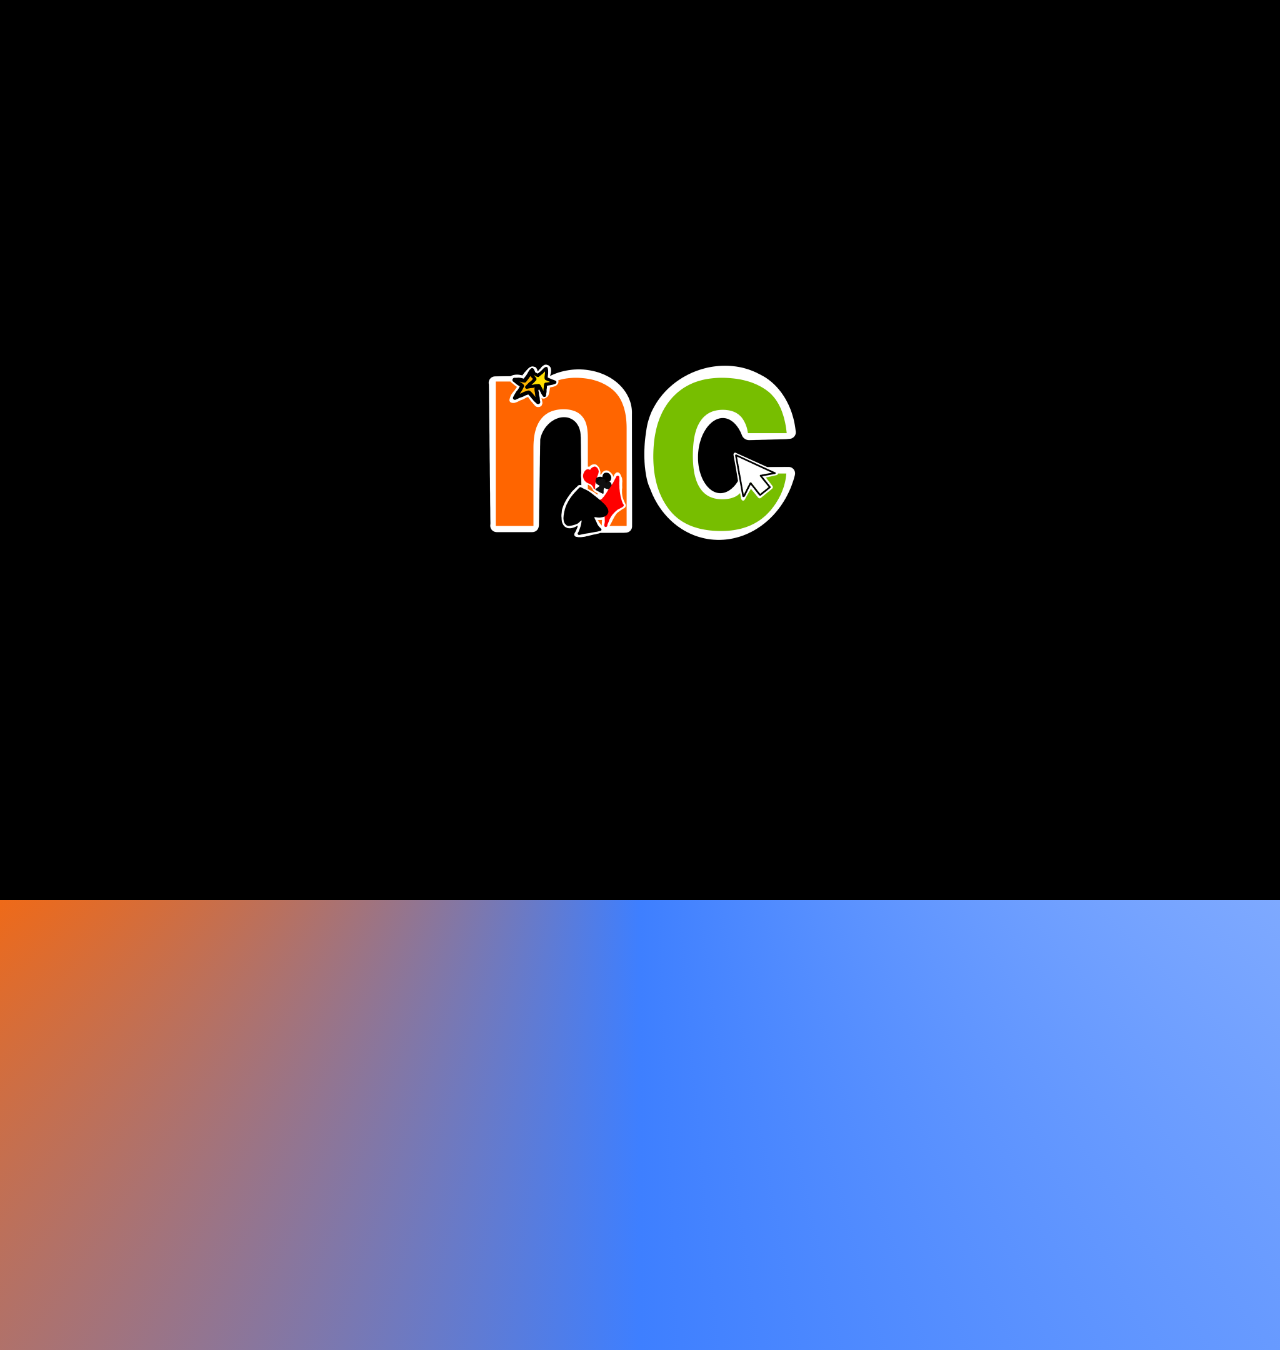
==== commit 1fbe9114: "ops" ====
--- a/index.html
+++ b/index.html
@@ -2,13 +2,13 @@
 <html lang="en">
     <head>
         <meta name="viewport" content="width=device-width, initial-scale=1.0" user-scalable="no">
-        <title>nc beta</title>
+        <title>num.clicker</title>
         <link rel="icon" type="image/x-icon" href="images/numberClicker.png">
 
         <meta property="og:title" content="number clicker">
         <meta property="og:description" content="clickies for the dopamine">
         <meta property="og:type" content="website">
-        <meta property="og:image" content="images/numberClicker.png">
+        <meta property="og:image" content="https://numberclicker.pages.dev/images/numberClicker.png">
         <meta property="og:url" content="numberclicker.pages.dev">
 
         <link rel="stylesheet" href="css/global.css">
--- a/css/global.css
+++ b/css/global.css
@@ -20,6 +20,7 @@
     --input-range-border: 2px solid var(--input-range-border-color);
     --png-shadow: drop-shadow(0 0 6px #00000080);
     --png-shadow-store: drop-shadow(0 0 6px var(--png-shadow-store-color));
+    --png-shadow-splash: drop-shadow(0 0 6px white);
     --reject-color: #ff0000;
     --screenbox-border: 2px solid var(--container-border-color);
     --screenbox-notification-border-style: dashed solid solid solid;
@@ -92,6 +93,20 @@
     from { transform: rotate(0deg); }
     to { transform: rotate(360deg); }
 }
+@keyframes png-splash-pulse {
+    0% { 
+        transform: scale(1);
+        filter: none;
+    }
+    50% { 
+        transform: scale(1.5); 
+        filter: var(--png-shadow-splash);
+    }
+    100% { 
+        transform: scale(1); 
+        filter: none;
+    }
+}
 @keyframes pop {
     0%   { transform: scale(1); }
     50%  { transform: scale(1.25); }
--- a/css/page.css
+++ b/css/page.css
@@ -1,21 +1,27 @@
-body {
-    width: 100vw;
-    height: 100vh;
+html, body {
+    width: 100%;
+    height: 100%;
     padding: 0;
     margin: 0;
-    display: grid;
-    grid-template-columns: 30em calc(100vw - 60em) 30em;
-    gap: 2px var(--container-border-color);
     overflow: hidden;
 }
+body {
+    display: grid;
+    grid-template-columns: 30em minmax(0, 1fr) 30em;
+    gap: 2px var(--container-border-color);
+    height: 100vh;
+    height: 100dvh;
+}
 @media (max-width: 1444px) {body{
-    grid-template-columns: 1fr 1fr 1fr;
+    grid-template-columns: repeat(3, minmax(0, 1fr));
 }}
 
 #page_middleCountertop {
     display: grid;
-    grid-template-rows: 4em calc(100vh - 8em) 4em;
+    grid-template-rows: 4em minmax(0, 1fr) 4em;
     gap: 2px var(--container-border-color);
+    min-width: 0;
+    min-height: 0;
     user-select: none;
 }
 .middle-countertop-line {
@@ -64,6 +70,7 @@
     height: 200vh;
     z-index: -10;
 }
+
 #page_cursorCrackEffect {
     position: fixed;
     top: 0;
@@ -74,6 +81,26 @@
     pointer-events: none;
     mix-blend-mode: difference;
     opacity: 0;
-    transition: opacity 0.5s ease-in-out;
+    transition: opacity 500ms ease-in-out;
     z-index: 5;
+}
+
+#page_splashScreen {
+    position: fixed;
+    top: 0;
+    left: 0;
+    width: 100%;
+    height: 100%;
+    background: black;
+    user-select: none;
+    z-index: 6;
+    transition: opacity 500ms ease-in-out;
+    display: flex;
+    justify-content: center;
+    align-items: center;
+    user-select: none;
+}
+#page_splashScreenLogo {
+    max-width: 20em;
+    animation: png-splash-pulse 3s ease-in-out infinite;
 }
--- a/css/menus.css
+++ b/css/menus.css
@@ -14,6 +14,7 @@
     position: sticky;
     top: 0;
     z-index: 2;
+    user-select: none;
 }
 .menu-navigation > button {
     background-color: var(--container-background-color);
@@ -66,7 +67,7 @@
     filter: var(--png-shadow-store);
 }
 .store-menu-container-unavailable {
-    filter: brightness(50%);
+    filter: brightness(75%);
     pointer-events: none;
 }
 
@@ -75,6 +76,7 @@
     width: 12em;
     margin: 1em 0 1em 0;
     filter: var(--png-shadow);
+    user-select: none;
 }
 #page_gameMenuContent > div {
     max-width: 100%;
@@ -92,6 +94,7 @@
     padding: 1em;
     color: var(--container-text-color);
     text-align: center;
+    user-select: none;
 }
 .game-menu-container-header > img {
     display: block;
--- a/css/screenbox.css
+++ b/css/screenbox.css
@@ -15,6 +15,7 @@
     transform: translate(-50%, -50%) scale(0);
     transform-origin: center;
     box-shadow: var(--container-shadow);
+    user-select: none;
 }
 .screenbox-confirm-ready {
     opacity: 1;
@@ -57,8 +58,8 @@
 }
 
 .screenbox-achievement {
-    height: 10em;
     width: 20em;
+    height: 15em;
     position: fixed;
     right: -20em;
     bottom: 2em;
@@ -69,10 +70,11 @@
     color: var(--container-text-color);
     font-family: var(--font-family);
     text-align: left;
-    padding: 1em;
+    padding: 2em;
     transition: opacity 300ms, transform 300ms, var(--screenbox-bezier) 300ms;
     z-index: 4;
     box-shadow: var(--container-shadow);
+    user-select: none;
 }
 .screenbox-achievement-ready {
     opacity: 1;
@@ -97,6 +99,7 @@
     transition: opacity 300ms, transform 300ms, var(--screenbox-bezier) 300ms;
     z-index: 4;
     box-shadow: var(--container-shadow);
+    user-select: none;
 }
 .screenbox-notification-ready {
     opacity: 1;
